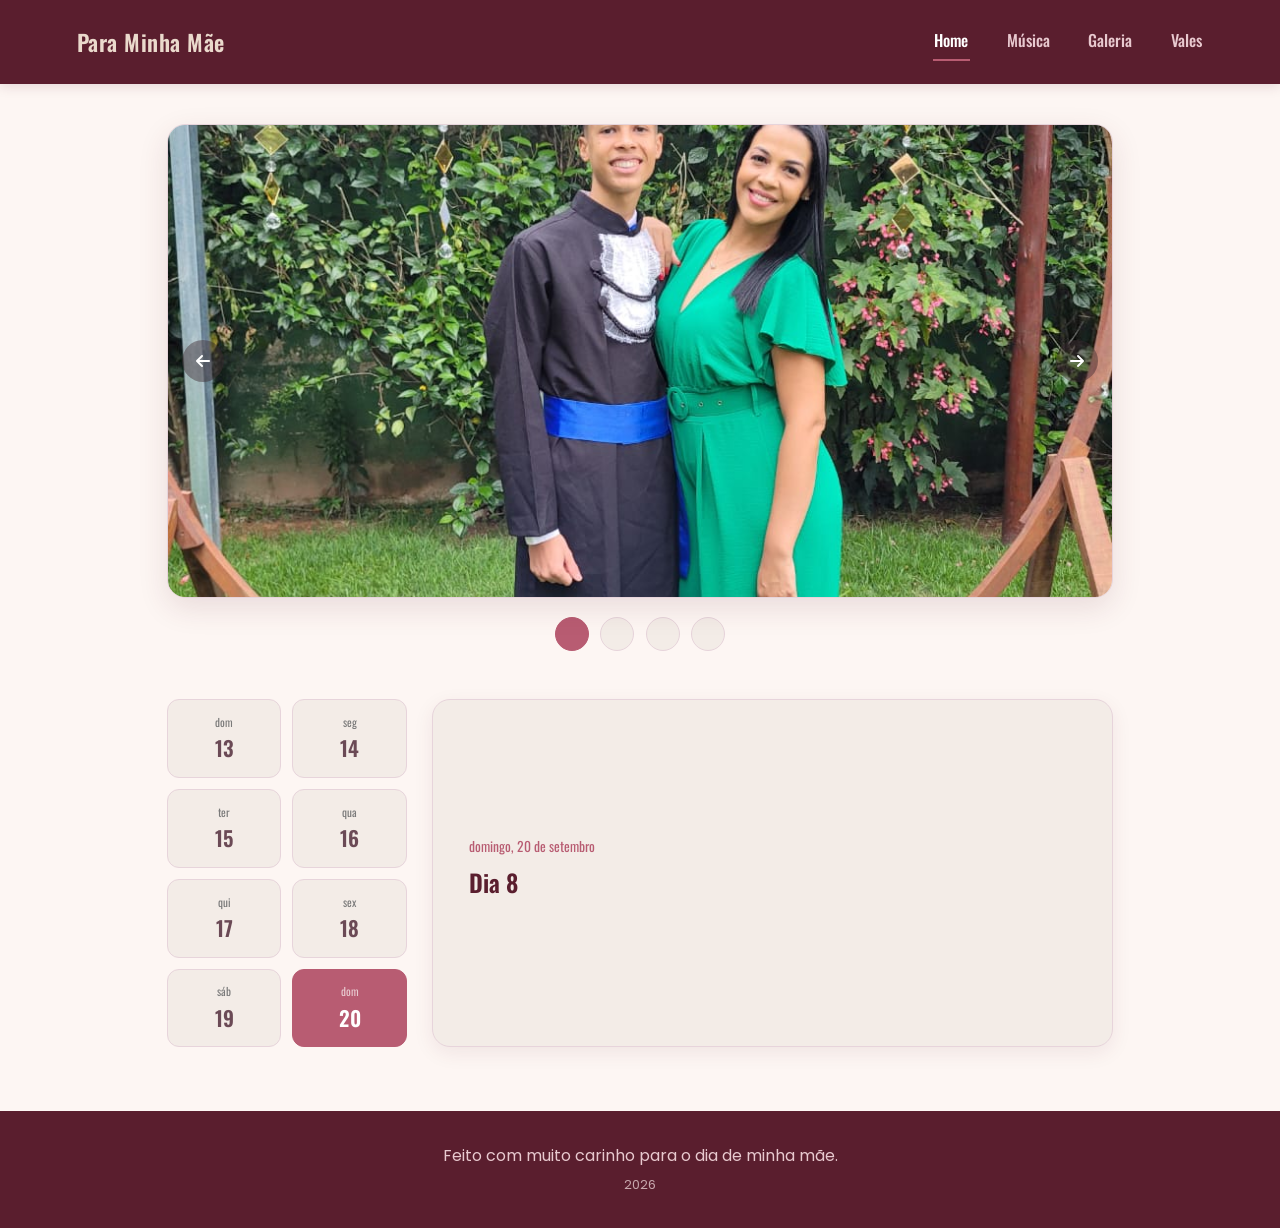
==== index.html @ ae19c6eb "Adicionando arquivos do presente" ====
<!DOCTYPE html>
<html lang="pt-BR">
<head>
    <meta charset="UTF-8">
    <meta name="viewport" content="width=device-width, initial-scale=1.0">
    <meta name="author" content="Miguel Fernandes Silva">
    <meta name="description" content="Presente para a melhor mãe do planeta">
    <meta name="keywords" content="Eu, Te, Amo">
    <link rel="stylesheet" href="./css/style.css">
    <link rel="stylesheet" href="https://cdnjs.cloudflare.com/ajax/libs/font-awesome/6.5.1/css/all.min.css">
    <title> De Presente </title>
</head>
<body>
<header class="header">
    <div class="header-logo">
        <a href="#topo" class="logo">
            Para Minha Mãe
        </a>
    </div>

    <div class="header-nav">
        <button class="nav-toggle" id="navToggle" aria-label="Abrir Menu"
        aria-expanded="false" aria-controls="menu">
            <span></span>
            <span></span>
            <span></span>
        </button>

        <nav class="nav" id="menu">
            <ul class="nav-list">
                <li>
                    <a href="#" class="nav-link is-active"> Home </a>
                </li>
                <li>
                    <a role="link" aria-disabled="true" class="nav-link" target="_self"> 
                        Música 
                </a>
                </li>
                <li>
                    <a role="link" aria-disabled="true" class="nav-link" target="_self"> 
                        Galeria 
                    </a>
                </li>
                <li>
                    <a href="./pages/vales.html" 
                    class="nav-link" target="_self"> Vales </a>
                </li>
            </ul>
        </nav>
    </div>
</header>
<main id="topo">
    <!-- CARROSSEL -->
    <section class="carousel-section" aria-label="Galeria de Fotos">
        <div class="carousel" id="carousel">
            <div class="carousel-track" id="carouselTrack">
                <div class="carousel-slide">
                    <img src="./assets/foto1.jpeg" 
                    alt="">
                </div>

                <div class="carousel-slide">
                    <img src="./assets/foto2.jpeg" 
                    alt="">
                </div>

                <div class="carousel-slide">
                    <img src="./assets/foto3.jpg" 
                    alt="">
                </div>

                <div class="carousel-slide">
                    <img src="./assets/foto4.jpeg" 
                    alt="">
                </div>
            </div>

            <button class="carousel-arrow carousel-arrow-prev"
            id="prevBtn" aria-label="Imagem anterior">
                <i class="fa-solid fa-arrow-left"></i>
            </button>
            <button class="carousel-arrow carousel-arrow-next" 
            id="nextBtn" aria-label="Próxima imagem">
                <i class="fa-solid fa-arrow-right"></i>
            </button>
        </div>

        <div class="carousel-controls" id="carouselControls"
        role="tablist" aria-label="Selecionar Imagem do Carrossel">
            <button class="carousel-dot is-active"
            data-index="0" role="tab" aria-selected="true"
            aria-label="Ver Imagem 1">
            </button>
            
            <button class="carousel-dot" data-index="1" role="tab"
            aria-selected="false" aria-label="Ver Imagem 2">
            </button>

            <button class="carousel-dot" data-index="2" role="tab"
            aria-selected="false" aria-label="Ver Imagem 3">
            </button>

            <button class="carousel-dot" data-index="3" role="tab"
            aria-selected="false" aria-label="Ver Imagem 4">
            </button>
        </div>
    </section>

    <!-- CALENDÁRIO DE MENSAGENS -->
    <section class="calendar-section" aria-label="Calendário de mensagens diárias">
        <div class="calendar">
 
            <div class="calendar-list" id="calendarList" 
            role="tablist" aria-label="Selecionar dia">
            </div>
 
            <div class="calendar-panel">
                <p class="calendar-eyebrow" id="panelDate"> &nbsp; </p>
                <h2 class="calendar-title" id="panelTitle">
                    Selecione um dia disponível
                </h2>
                <p class="calendar-text" id="panelText">
                    Escolha uma data já revelada no calendário ao lado 
                    para ler a mensagem daquele dia.
                </p>
            </div>
        </div>
    </section>
</main>
<footer class="footer">
    <p> Feito com muito carinho para o dia de minha mãe. </p>
    <p class="footer-small">
        <span id="ano"></span>
    </p>
</footer>

    <script src="./javascript/script.js" defer></script>
</body>
</html>
---- css/style.css ----
@import url('https://fonts.googleapis.com/css2?family=Oswald:wght@200..700&family=Poppins:ital,wght@0,100;0,200;0,300;0,400;0,500;0,600;0,700;0,800;0,900;1,100;1,200;1,300;1,400;1,500;1,600;1,700;1,800;1,900&display=swap');

*, *::before, *::after{
    margin: 0;
    padding: 0;
    outline: none;
    box-sizing: border-box;
}

html{
    scroll-behavior: smooth;
}

:root{
    --vinho: #5A1E2E;
    --rosa-escuro: #B85C72;
    --rosa-claro: #E8C9CF;
    --bege-quente: #EAD9CC;
    --rosa-acinzentado: #C7A7AD;
    --marrom-escuro: #3D2B32;
 
    --texto-secundario: #6B4A56;
    --texto-suave: #7A7A7A;
 
    --fundo-principal: #FDF6F3;
    --fundo-card: #F3ECE7;
    --fundo-input: #FAEDEF;
    --borda: #E7D4DB;
 
    --oswald: "Oswald", sans-serif;
    --poppins: "Poppins", sans-serif;
 
    --container: 1100px;
    --radius: 18px;
    --transicao: 0.3s ease;
}

body{
    font-family: var(--poppins);
    background-color: var(--fundo-principal);
    color: var(--marrom-escuro);
    line-height: 1.6;
    -webkit-font-smoothing: antialiased;
}

img{
    max-width: 100%;
    display: block;
}
 
a{
    text-decoration: none;
    color: inherit;
}
 
ul{
    list-style: none;
}
 
button{
    font-family: inherit;
    cursor: pointer;
    border: none;
    background: none;
    color: inherit;
}
 
:focus-visible{
    outline: 3px solid var(--rosa-escuro);
    outline-offset: 3px;
}

/* HEADER */
.header{
    display: flex;
    align-items: center;
    background-color: var(--vinho);
    padding: 0 6%;
    min-height: 84px;
    position: sticky;
    top: 0;
    z-index: 100;
    box-shadow: 0 2px 12px rgba(90, 30, 46, 0.15);
}
    .header-logo, .header-nav{
        flex: 0 0 50%;
        max-width: 50%;
        display: flex;
        align-items: center;
    }
    .header-logo{
        justify-content: flex-start;
    }
    .header-nav{
        justify-content: flex-end;
    }
    .logo{
        font-family: var(--oswald);
        font-weight: 600;
        font-size: 1.4rem;
        color: var(--bege-quente);
        letter-spacing: 0.5px;
    }
    .nav-list{
        display: flex;
        gap: 2.2rem;
    }
    .nav-link{
        font-family: var(--oswald);
        font-weight: 500;
        font-size: 1rem;
        color: var(--rosa-claro);
        padding: 0.4rem 0.1rem;
        border-bottom: 2px solid transparent;
        transition: color var(--transicao), border-color var(--transicao);
    }
    .nav-link:hover, .nav-link.is-active{
        color: #ffffff;
        border-bottom-color: var(--rosa-escuro);
    }

/* Hamburguer */
.nav-toggle{
    display: none;
    flex-direction: column;
    justify-content: center;
    gap: 5px;
    width: 34px;
    height: 34px;
}
    .nav-toggle span{
        display: block;
        height: 2px;
        width: 100%;
        background-color: var(--bege-quente);
        transition: transform var(--transicao), opacity var(--transicao);
    }
    
    .nav-toggle[aria-expanded="true"] span:nth-child(1){
        transform: translateY(7px) rotate(45deg);
    }
    .nav-toggle[aria-expanded="true"] span:nth-child(2){
        opacity: 0;
    }
    .nav-toggle[aria-expanded="true"] span:nth-child(3){
        transform: translateY(-7px) rotate(-45deg);
    }

/* CARROSSEL */
.carousel-section{
    max-width: var(--container);
    margin: 2.5rem auto 3rem;
    padding: 0 6%;
}
.carousel{
    position: relative;
    overflow: hidden;
    border-radius: var(--radius);
    box-shadow: 0 10px 30px rgba(90, 30, 46, 0.12);
    border: 1px solid var(--borda);
}
    .carousel-track{
        display: flex;
        transition: transform 0.6s ease;
    }
    .carousel-slide{
        flex: 0 0 100%;
        width: 100%;
        aspect-ratio: 16 / 8;
        background-color: var(--rosa-acinzentado);
    }
        .carousel-slide img{
            width: 100%;
            height: 100%;
            object-fit: cover;
        }

    .carousel-arrow{
        position: absolute;
        top: 50%;
        transform: translateY(-50%);
        background-color: rgba(61, 43, 50, 0.45);
        color: #fff;
        width: 42px;
        height: 42px;
        border-radius: 50%;
        display: flex;
        align-items: center;
        justify-content: center;
        font-size: 1rem;
        transition: background-color var(--transicao);
    }
    .carousel-arrow:hover{
        background-color: rgba(184, 92, 114, 0.85);
    }
    .carousel-arrow-prev{left: 14px;}
    .carousel-arrow-next{right: 14px;}

    .carousel-controls{
        display: flex;
        justify-content: center;
        gap: 0.7rem;
        margin-top: 1.2rem;
    }
    .carousel-dot{
        width: 34px;
        height: 34px;
        border-radius: 50%;
        background-color: var(--fundo-card);
        border: 1px solid var(--borda);
        color: var(--texto-secundario);
        font-family: var(--oswald);
        font-size: 0.9rem;
        transition: background-color var(--transicao), color var(--transicao), transform var(--transicao);
    }
    .carousel-dot:hover{
        transform: translateY(-2px);
    }
    .carousel-dot.is-active{
        background-color: var(--rosa-escuro);
        color: #fff;
        border-color: var(--rosa-escuro);
    }

/* CALENDÁRIO */
.calendar-section{
    max-width: var(--container);
    margin: 0 auto 4rem;
    padding: 0 6%;
}
.calendar{
    display: flex;
    gap: 1.6rem;
    align-items: stretch;
}
    .calendar-list{
        flex: 0 0 240px;
        display: grid;
        grid-template-columns: repeat(2, 1fr);
        gap: 0.7rem;
        align-content: start;
    }
    .calendar-day{
        display: flex;
        flex-direction: column;
        align-items: center;
        justify-content: center;
        gap: 0.15rem;
        padding: 0.85rem 0.4rem;
        background-color: var(--fundo-card);
        border: 1px solid var(--borda);
        border-radius: 12px;
        color: var(--texto-secundario);
        transition: background-color var(--transicao), color var(--transicao), transform var(--transicao), border-color var(--transicao);
    }
    .calendar-day-weekday{
        font-family: var(--oswald);
        font-size: 0.7rem;
        text-transform: lowercase;
        color: var(--texto-suave);
    }
    .calendar-day-number{
        font-family: var(--oswald);
        font-weight: 600;
        font-size: 1.3rem;
    }
    .calendar-day-lock{
        font-size: 0.85rem;
        margin-top: 0.1rem;
    }
        .calendar-day:not(:disabled):hover{
            transform: translateY(-2px);
            border-color: var(--rosa-escuro);
        }
    .calendar-day.is-active{
        background-color: var(--rosa-escuro);
        border-color: var(--rosa-escuro);
        color: #ffffff;
    }
    .calendar-day.is-active .calendar-day-weekday{
        color: var(--rosa-claro);
    }
        .calendar-day:disabled{
            cursor: not-allowed;
            color: var(--rosa-acinzentado);
            opacity: 0.6;
        }
    .calendar-panel{
        flex: 1;
        background-color: var(--fundo-card);
        border: 1px solid var(--borda);
        border-radius: var(--radius);
        padding: 2rem 2.2rem;
        box-shadow: 0 6px 20px rgba(90, 30, 46, 0.08);
        display: flex;
        flex-direction: column;
        justify-content: center;
    }
    .calendar-eyebrow{
        font-family: var(--oswald);
        font-size: 0.85rem;
        color: var(--rosa-escuro);
        margin-bottom: 0.3rem;
    }
    .calendar-title{
        font-family: var(--oswald);
        font-weight: 600;
        font-size: 1.5rem;
        color: var(--vinho);
        margin-bottom: 0.6rem;
    }
    .calendar-text{
        text-align: justify;
        font-size: 0.98rem;
        color: var(--texto-secundario);
        white-space: pre-line;
    }

/* FOOTER */
.footer{
    background-color: var(--vinho);
    color: var(--rosa-claro);
    text-align: center;
    padding: 2rem 6%;
}
.footer-small{
    margin-top: 0.4rem;
    font-size: 0.8rem;
    color: var(--rosa-acinzentado);
}

/* VALES */
.vouchers-section{
    max-width: var(--container);
    margin: 0 auto 4rem;
    padding: 2.5rem 6% 0;
}
    .vouchers-header{
        max-width: 620px;
        margin-bottom: 2.2rem;
    }
    .vouchers-header-title{
        font-family: var(--oswald);
        font-weight: 600;
        font-size: 2rem;
        color: var(--vinho);
        margin-bottom: 0.5rem;
    }
    .vouchers-header-description{
        color: var(--texto-secundario);
        font-size: 1rem;
    }
    .vouchers-grid{
        display: grid;
        grid-template-columns: repeat(auto-fill, minmax(260px, 1fr));
        gap: 1.4rem;
    }

    .voucher-card{
        display: flex;
        flex-direction: column;
        background-color: var(--fundo-card);
        border: 1px solid var(--borda);
        border-radius: var(--radius);
        overflow: hidden;
        box-shadow: 0 6px 20px rgba(90, 30, 46, 0.08);
        transition: box-shadow var(--transicao), transform var(--transicao), opacity var(--transicao);
    }
    .voucher-card:hover{
        box-shadow: 0 10px 26px rgba(90, 30, 46, 0.14);
        transform: translateY(-3px);
    }
    .voucher-card-accent{
        height: 8px;
        width: 100%;
        background-color: var(--cor-vale, var(--rosa-escuro));
    }

    .voucher-card--vinho{--cor-vale: var(--vinho); }
    .voucher-card--rosa-escuro{--cor-vale: var(--rosa-escuro); }
    .voucher-card--bege{--cor-vale: var(--bege-quente); }
    .voucher-card--acinzentado{--cor-vale: var(--rosa-acinzentado); }

    .voucher-card-body{
        display: flex;
        flex-direction: column;
        gap: 0.6rem;
        padding: 1.6rem 1.6rem 1.4rem;
        flex: 1;
    }
    
    .voucher-card-title{
        font-family: var(--oswald);
        font-weight: 600;
        font-size: 1.2rem;
        color: var(--vinho);
    }
    .voucher-card-description{
        font-size: 0.92rem;
        color: var(--texto-secundario);
        flex: 1;
    }
    .voucher-card-footer{
        display: flex;
        align-items: center;
        justify-content: space-between;
        gap: 0.8rem;
        margin-top: 0.4rem;
        padding-top: 0.9rem;
        border-top: 1px solid var(--borda);
    }
    .voucher-card-count{
        font-family: var(--oswald);
        font-size: 0.78rem;
        color: var(--texto-suave);
    }
    .voucher-card-button{
        font-family: var(--oswald);
        font-weight: 500;
        font-size: 0.85rem;
        color: #fff;
        background-color: var(--cor-vale, var(--rosa-escuro));
        padding: 0.55rem 1.1rem;
        border-radius: 999px;
        transition: filter var(--transicao), transform var(--transicao);
        flex-shrink: 0;
    }
    .voucher-card-button:hover:not(:disabled){
        filter: brightness(0.92);
        transform: translateY(-1px);
    }
    .voucher-card-button:disabled{
        background-color: var(--rosa-acinzentado);
        cursor: not-allowed;
        transform: none;
    }
    .voucher-card.is-esgotado{
        opacity: 0.6;
    }

/* RESPONSIVIDADE */
@media (max-width: 768px){
    .header{
        flex-wrap: wrap;
        padding: 0.9rem 6%;
    }
    .header-logo{
        flex: 0 0 auto;
        max-width: none;
    }
    .header-nav{
        flex: 0 0 auto;
        max-width: none;
        margin-left: auto;
    }
    .nav-toggle{
        display: flex;
    }
    .nav{
        position: absolute;
        top: 100%;
        left: 0;
        right: 0;
        background-color: var(--vinho);
        max-height: 0;
        overflow: hidden;
        transition: max-height var(--transicao);
    }
    .nav.is-open{
        max-height: 260px;
    }
    .nav-list{
        flex-direction: column;
        gap: 0;
        padding: 0.5rem 6% 1rem;
    }
    .nav-list li{
        border-top: 1px solid rgba(232, 201, 207, 0.15);
    }
    .nav-link{
        display: block;
        padding: 0.9rem 0;
    }
    .reveal-card{
        flex-direction: column;
    }
    .reveal-card-image{
        flex: 0 0 200px;
    }

    .calendar{
        flex-direction: column;
    }
    .calendar-list{
        flex: none;
        grid-template-columns: repeat(4, 1fr);
    }
}
 
@media (max-width: 480px){
    .carousel-arrow{
        width: 34px;
        height: 34px;
    }
    .reveal-card-content{
        padding: 1.4rem 1.2rem;
    }
    .reveal-card-title{
        font-size: 1.2rem;
    }

    .calendar-panel{
        padding: 1.5rem 1.4rem;
    }
    .calendar-title{
        font-size: 1.2rem;
    }
    .calendar-list{
        grid-template-columns: repeat(2, 1fr);
    }
}
 
@media (prefers-reduced-motion: reduce){
    *{
        transition-duration: 0.01ms !important;
        scroll-behavior: auto !important;
    }
}
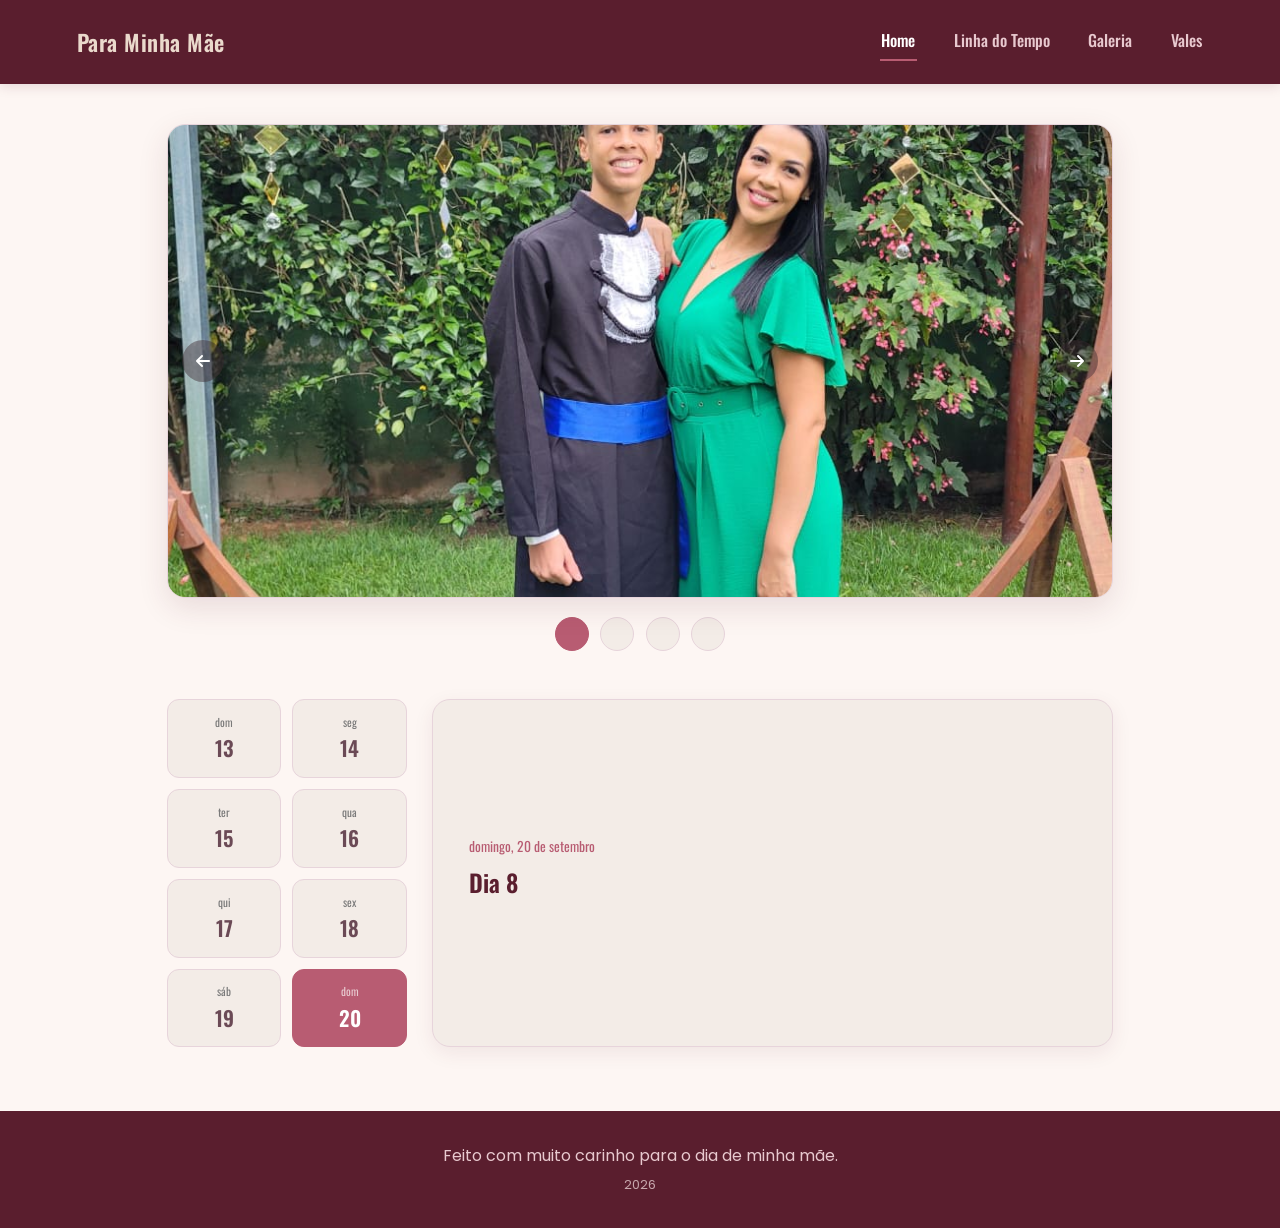
==== commit b705d387: "ajusting minor details" ====
--- a/index.html
+++ b/index.html
@@ -33,7 +33,7 @@
                 </li>
                 <li>
                     <a role="link" aria-disabled="true" class="nav-link" target="_self"> 
-                        Música 
+                       Linha do Tempo 
                 </a>
                 </li>
                 <li>
